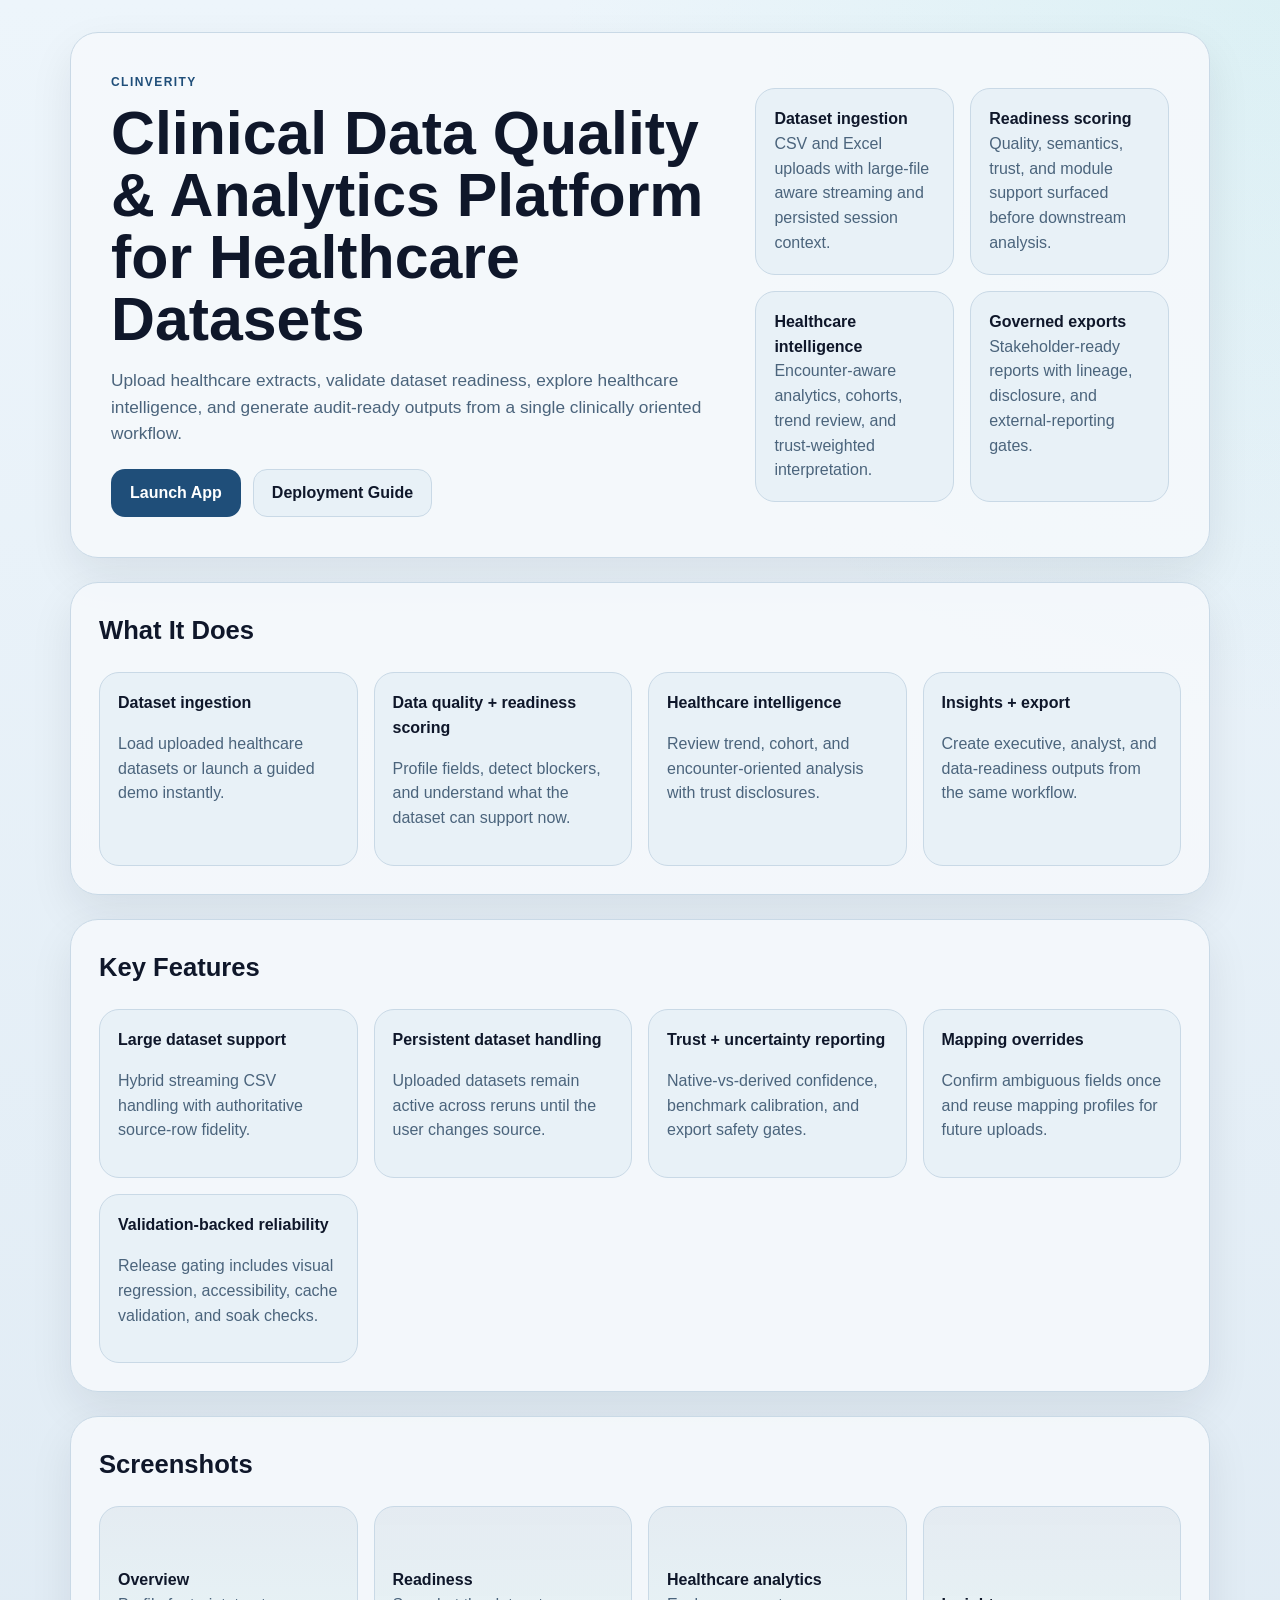
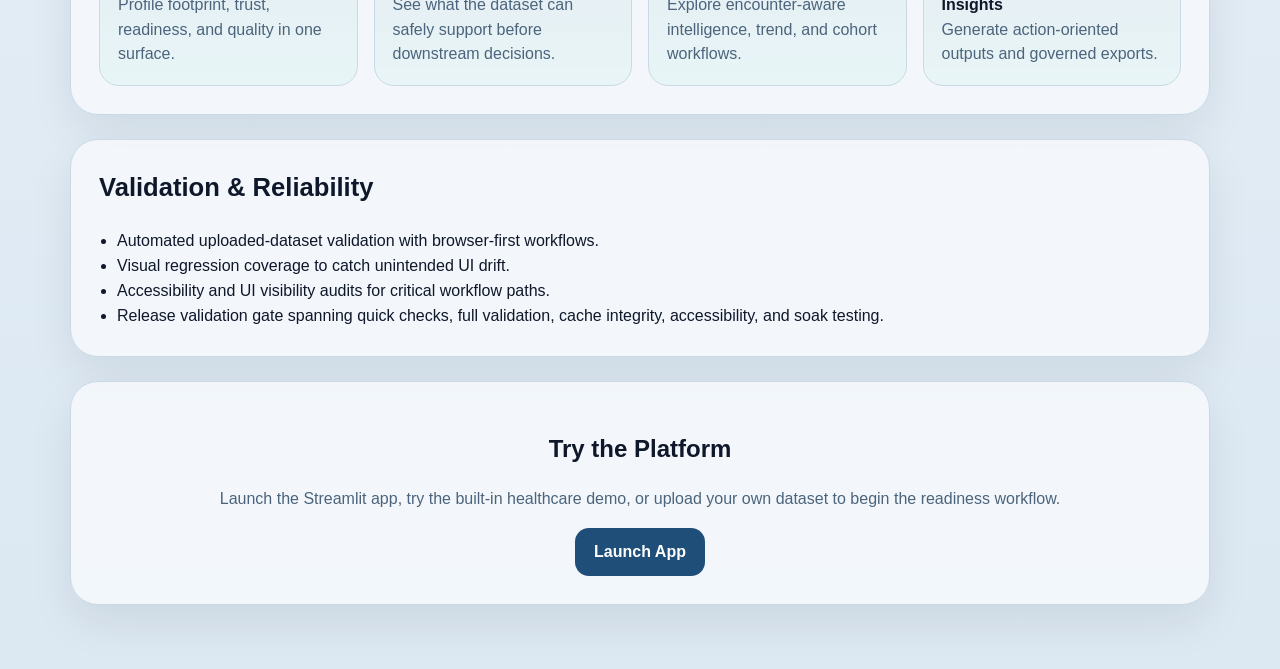
==== landing_page.html @ 4c3f78e3 "Finalize deployment hygiene: local-only large fixture + docs update" ====
<!doctype html>
<html lang="en">
<head>
  <meta charset="utf-8" />
  <meta name="viewport" content="width=device-width, initial-scale=1" />
  <title>Clinverity</title>
  <style>
    :root {
      --bg: #dce8f2;
      --panel: #e8f1f7;
      --panel-strong: #f5f9fc;
      --text: #0f172a;
      --muted: #4b647c;
      --primary: #1f4e79;
      --accent: #14b8a6;
      --border: #c9d9e6;
      --shadow: 0 18px 44px rgba(15, 23, 42, 0.08);
    }
    * { box-sizing: border-box; }
    body {
      margin: 0;
      font-family: Inter, "Segoe UI", Arial, sans-serif;
      background:
        radial-gradient(circle at top right, rgba(20,184,166,0.08), transparent 28%),
        linear-gradient(180deg, #edf5fb 0%, var(--bg) 100%);
      color: var(--text);
      line-height: 1.55;
    }
    .shell {
      max-width: 1180px;
      margin: 0 auto;
      padding: 32px 20px 64px;
    }
    .hero, .section, .cta {
      background: rgba(245, 249, 252, 0.9);
      border: 1px solid var(--border);
      border-radius: 28px;
      box-shadow: var(--shadow);
    }
    .hero {
      padding: 40px;
      display: grid;
      grid-template-columns: 1.2fr 0.8fr;
      gap: 24px;
      align-items: center;
    }
    .eyebrow {
      color: var(--primary);
      text-transform: uppercase;
      letter-spacing: .12em;
      font-size: 12px;
      font-weight: 700;
    }
    h1 {
      margin: 10px 0 12px;
      font-size: clamp(2.2rem, 5vw, 3.8rem);
      line-height: 1.02;
    }
    .subtitle {
      color: var(--muted);
      font-size: 1.08rem;
      max-width: 640px;
    }
    .actions {
      display: flex;
      gap: 12px;
      flex-wrap: wrap;
      margin-top: 22px;
    }
    .btn {
      display: inline-flex;
      align-items: center;
      justify-content: center;
      min-height: 48px;
      padding: 0 18px;
      border-radius: 14px;
      text-decoration: none;
      font-weight: 700;
      border: 1px solid transparent;
    }
    .btn-primary { background: var(--primary); color: white; }
    .btn-secondary { background: var(--panel); color: var(--text); border-color: var(--border); }
    .hero-card, .feature, .shot {
      background: var(--panel);
      border: 1px solid var(--border);
      border-radius: 20px;
      padding: 18px;
    }
    .hero-grid, .features, .shots {
      display: grid;
      gap: 16px;
    }
    .hero-grid { grid-template-columns: 1fr 1fr; }
    .features { grid-template-columns: repeat(auto-fit, minmax(220px, 1fr)); }
    .shots { grid-template-columns: repeat(auto-fit, minmax(220px, 1fr)); }
    .section {
      padding: 28px;
      margin-top: 24px;
    }
    .section h2 { margin-top: 0; font-size: 1.6rem; }
    .muted { color: var(--muted); }
    .shot {
      min-height: 180px;
      display: flex;
      flex-direction: column;
      justify-content: flex-end;
      background:
        linear-gradient(180deg, rgba(31,78,121,.08), rgba(20,184,166,.06)),
        var(--panel-strong);
    }
    .cta {
      margin-top: 24px;
      padding: 28px;
      text-align: center;
    }
    ul { margin: 0; padding-left: 18px; }
    @media (max-width: 900px) {
      .hero { grid-template-columns: 1fr; }
      .hero-grid { grid-template-columns: 1fr; }
    }
  </style>
</head>
<body>
  <div class="shell">
    <section class="hero">
      <div>
        <div class="eyebrow">Clinverity</div>
        <h1>Clinical Data Quality &amp; Analytics Platform for Healthcare Datasets</h1>
        <p class="subtitle">Upload healthcare extracts, validate dataset readiness, explore healthcare intelligence, and generate audit-ready outputs from a single clinically oriented workflow.</p>
        <div class="actions">
          <a class="btn btn-primary" href="./">Launch App</a>
          <a class="btn btn-secondary" href="./docs/deployment.md">Deployment Guide</a>
        </div>
      </div>
      <div class="hero-grid">
        <div class="hero-card"><strong>Dataset ingestion</strong><div class="muted">CSV and Excel uploads with large-file aware streaming and persisted session context.</div></div>
        <div class="hero-card"><strong>Readiness scoring</strong><div class="muted">Quality, semantics, trust, and module support surfaced before downstream analysis.</div></div>
        <div class="hero-card"><strong>Healthcare intelligence</strong><div class="muted">Encounter-aware analytics, cohorts, trend review, and trust-weighted interpretation.</div></div>
        <div class="hero-card"><strong>Governed exports</strong><div class="muted">Stakeholder-ready reports with lineage, disclosure, and external-reporting gates.</div></div>
      </div>
    </section>

    <section class="section">
      <h2>What It Does</h2>
      <div class="features">
        <div class="feature"><strong>Dataset ingestion</strong><p class="muted">Load uploaded healthcare datasets or launch a guided demo instantly.</p></div>
        <div class="feature"><strong>Data quality + readiness scoring</strong><p class="muted">Profile fields, detect blockers, and understand what the dataset can support now.</p></div>
        <div class="feature"><strong>Healthcare intelligence</strong><p class="muted">Review trend, cohort, and encounter-oriented analysis with trust disclosures.</p></div>
        <div class="feature"><strong>Insights + export</strong><p class="muted">Create executive, analyst, and data-readiness outputs from the same workflow.</p></div>
      </div>
    </section>

    <section class="section">
      <h2>Key Features</h2>
      <div class="features">
        <div class="feature"><strong>Large dataset support</strong><p class="muted">Hybrid streaming CSV handling with authoritative source-row fidelity.</p></div>
        <div class="feature"><strong>Persistent dataset handling</strong><p class="muted">Uploaded datasets remain active across reruns until the user changes source.</p></div>
        <div class="feature"><strong>Trust + uncertainty reporting</strong><p class="muted">Native-vs-derived confidence, benchmark calibration, and export safety gates.</p></div>
        <div class="feature"><strong>Mapping overrides</strong><p class="muted">Confirm ambiguous fields once and reuse mapping profiles for future uploads.</p></div>
        <div class="feature"><strong>Validation-backed reliability</strong><p class="muted">Release gating includes visual regression, accessibility, cache validation, and soak checks.</p></div>
      </div>
    </section>

    <section class="section">
      <h2>Screenshots</h2>
      <div class="shots">
        <div class="shot"><strong>Overview</strong><div class="muted">Profile footprint, trust, readiness, and quality in one surface.</div></div>
        <div class="shot"><strong>Readiness</strong><div class="muted">See what the dataset can safely support before downstream decisions.</div></div>
        <div class="shot"><strong>Healthcare analytics</strong><div class="muted">Explore encounter-aware intelligence, trend, and cohort workflows.</div></div>
        <div class="shot"><strong>Insights</strong><div class="muted">Generate action-oriented outputs and governed exports.</div></div>
      </div>
    </section>

    <section class="section">
      <h2>Validation &amp; Reliability</h2>
      <ul>
        <li>Automated uploaded-dataset validation with browser-first workflows.</li>
        <li>Visual regression coverage to catch unintended UI drift.</li>
        <li>Accessibility and UI visibility audits for critical workflow paths.</li>
        <li>Release validation gate spanning quick checks, full validation, cache integrity, accessibility, and soak testing.</li>
      </ul>
    </section>

    <section class="cta">
      <h2>Try the Platform</h2>
      <p class="muted">Launch the Streamlit app, try the built-in healthcare demo, or upload your own dataset to begin the readiness workflow.</p>
      <a class="btn btn-primary" href="./">Launch App</a>
    </section>
  </div>
</body>
</html>
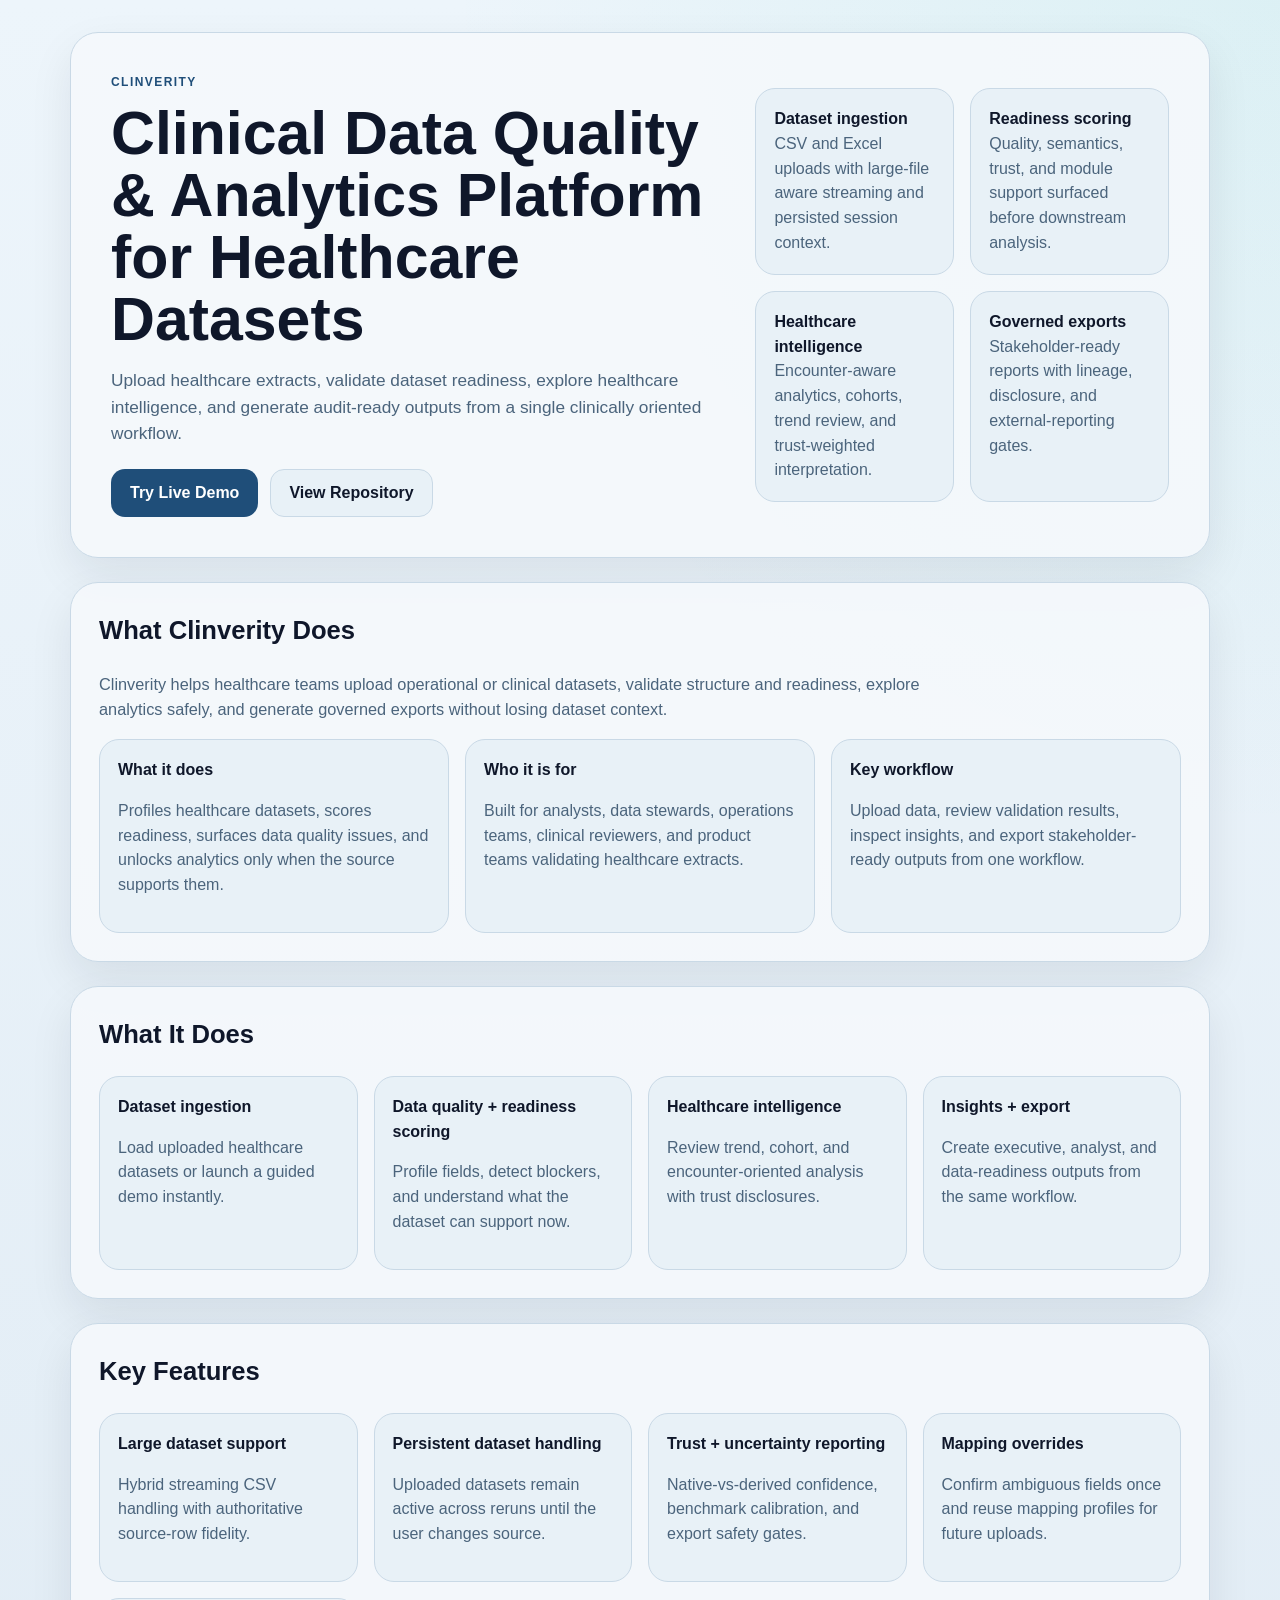
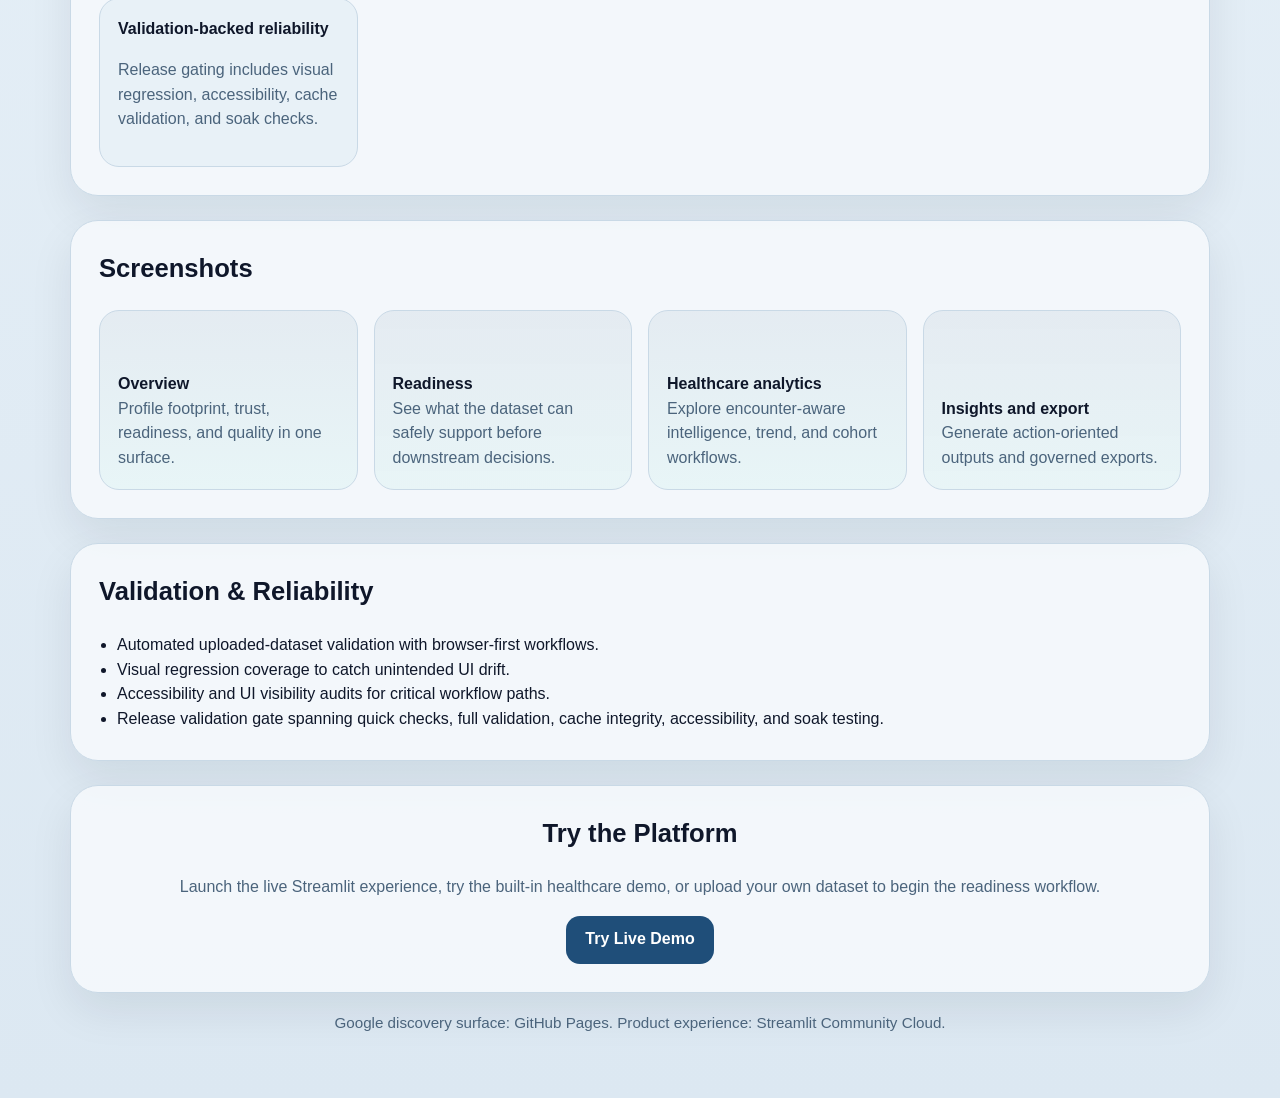
==== commit a4a76eb1: "Add GitHub Pages landing + SEO setup" ====
--- a/landing_page.html
+++ b/landing_page.html
@@ -3,7 +3,18 @@
 <head>
   <meta charset="utf-8" />
   <meta name="viewport" content="width=device-width, initial-scale=1" />
-  <title>Clinverity</title>
+  <title>Clinverity | Healthcare Data Analytics Platform</title>
+  <meta name="description" content="Upload and analyze healthcare datasets with automated validation, insights, and export workflows." />
+  <meta name="keywords" content="healthcare analytics, data analysis tool, healthcare data platform, streamlit app, data validation" />
+  <meta name="robots" content="index, follow" />
+  <meta name="author" content="Clinverity" />
+  <meta name="theme-color" content="#1f4e79" />
+  <link rel="canonical" href="https://dhamodhar1142.github.io/clinical-outcomes-explorer/landing_page.html" />
+  <meta property="og:title" content="Clinverity | Healthcare Data Analytics Platform" />
+  <meta property="og:description" content="Upload and analyze healthcare datasets with automated validation, insights, and export workflows." />
+  <meta property="og:url" content="https://dhamodhar1142.github.io/clinical-outcomes-explorer/landing_page.html" />
+  <meta property="og:type" content="website" />
+  <meta property="og:site_name" content="Clinverity" />
   <style>
     :root {
       --bg: #dce8f2;
@@ -56,10 +67,19 @@
       font-size: clamp(2.2rem, 5vw, 3.8rem);
       line-height: 1.02;
     }
+    h2 {
+      margin-top: 0;
+      font-size: 1.6rem;
+    }
     .subtitle {
       color: var(--muted);
       font-size: 1.08rem;
       max-width: 640px;
+    }
+    .lede {
+      max-width: 860px;
+      font-size: 1.02rem;
+      color: var(--muted);
     }
     .actions {
       display: flex;
@@ -78,7 +98,7 @@
       font-weight: 700;
       border: 1px solid transparent;
     }
-    .btn-primary { background: var(--primary); color: white; }
+    .btn-primary { background: var(--primary); color: #fff; }
     .btn-secondary { background: var(--panel); color: var(--text); border-color: var(--border); }
     .hero-card, .feature, .shot {
       background: var(--panel);
@@ -97,7 +117,6 @@
       padding: 28px;
       margin-top: 24px;
     }
-    .section h2 { margin-top: 0; font-size: 1.6rem; }
     .muted { color: var(--muted); }
     .shot {
       min-height: 180px;
@@ -113,7 +132,16 @@
       padding: 28px;
       text-align: center;
     }
-    ul { margin: 0; padding-left: 18px; }
+    ul {
+      margin: 0;
+      padding-left: 18px;
+    }
+    .footer {
+      margin-top: 18px;
+      text-align: center;
+      color: var(--muted);
+      font-size: 0.95rem;
+    }
     @media (max-width: 900px) {
       .hero { grid-template-columns: 1fr; }
       .hero-grid { grid-template-columns: 1fr; }
@@ -128,8 +156,8 @@
         <h1>Clinical Data Quality &amp; Analytics Platform for Healthcare Datasets</h1>
         <p class="subtitle">Upload healthcare extracts, validate dataset readiness, explore healthcare intelligence, and generate audit-ready outputs from a single clinically oriented workflow.</p>
         <div class="actions">
-          <a class="btn btn-primary" href="./">Launch App</a>
-          <a class="btn btn-secondary" href="./docs/deployment.md">Deployment Guide</a>
+          <a class="btn btn-primary" href="https://clinical-outcomes-explorer-8qt5k68x3hys6saxizpaim.streamlit.app/" target="_blank" rel="noopener noreferrer">Try Live Demo</a>
+          <a class="btn btn-secondary" href="https://github.com/dhamodhar1142/clinical-outcomes-explorer" target="_blank" rel="noopener noreferrer">View Repository</a>
         </div>
       </div>
       <div class="hero-grid">
@@ -137,6 +165,16 @@
         <div class="hero-card"><strong>Readiness scoring</strong><div class="muted">Quality, semantics, trust, and module support surfaced before downstream analysis.</div></div>
         <div class="hero-card"><strong>Healthcare intelligence</strong><div class="muted">Encounter-aware analytics, cohorts, trend review, and trust-weighted interpretation.</div></div>
         <div class="hero-card"><strong>Governed exports</strong><div class="muted">Stakeholder-ready reports with lineage, disclosure, and external-reporting gates.</div></div>
+      </div>
+    </section>
+
+    <section class="section">
+      <h2>What Clinverity Does</h2>
+      <p class="lede">Clinverity helps healthcare teams upload operational or clinical datasets, validate structure and readiness, explore analytics safely, and generate governed exports without losing dataset context.</p>
+      <div class="features">
+        <div class="feature"><strong>What it does</strong><p class="muted">Profiles healthcare datasets, scores readiness, surfaces data quality issues, and unlocks analytics only when the source supports them.</p></div>
+        <div class="feature"><strong>Who it is for</strong><p class="muted">Built for analysts, data stewards, operations teams, clinical reviewers, and product teams validating healthcare extracts.</p></div>
+        <div class="feature"><strong>Key workflow</strong><p class="muted">Upload data, review validation results, inspect insights, and export stakeholder-ready outputs from one workflow.</p></div>
       </div>
     </section>
 
@@ -167,7 +205,7 @@
         <div class="shot"><strong>Overview</strong><div class="muted">Profile footprint, trust, readiness, and quality in one surface.</div></div>
         <div class="shot"><strong>Readiness</strong><div class="muted">See what the dataset can safely support before downstream decisions.</div></div>
         <div class="shot"><strong>Healthcare analytics</strong><div class="muted">Explore encounter-aware intelligence, trend, and cohort workflows.</div></div>
-        <div class="shot"><strong>Insights</strong><div class="muted">Generate action-oriented outputs and governed exports.</div></div>
+        <div class="shot"><strong>Insights and export</strong><div class="muted">Generate action-oriented outputs and governed exports.</div></div>
       </div>
     </section>
 
@@ -183,9 +221,13 @@
 
     <section class="cta">
       <h2>Try the Platform</h2>
-      <p class="muted">Launch the Streamlit app, try the built-in healthcare demo, or upload your own dataset to begin the readiness workflow.</p>
-      <a class="btn btn-primary" href="./">Launch App</a>
-    </section>
+      <p class="muted">Launch the live Streamlit experience, try the built-in healthcare demo, or upload your own dataset to begin the readiness workflow.</p>
+      <a class="btn btn-primary" href="https://clinical-outcomes-explorer-8qt5k68x3hys6saxizpaim.streamlit.app/" target="_blank" rel="noopener noreferrer">Try Live Demo</a>
+    </section>
+
+    <div class="footer">
+      Google discovery surface: GitHub Pages. Product experience: Streamlit Community Cloud.
+    </div>
   </div>
 </body>
 </html>
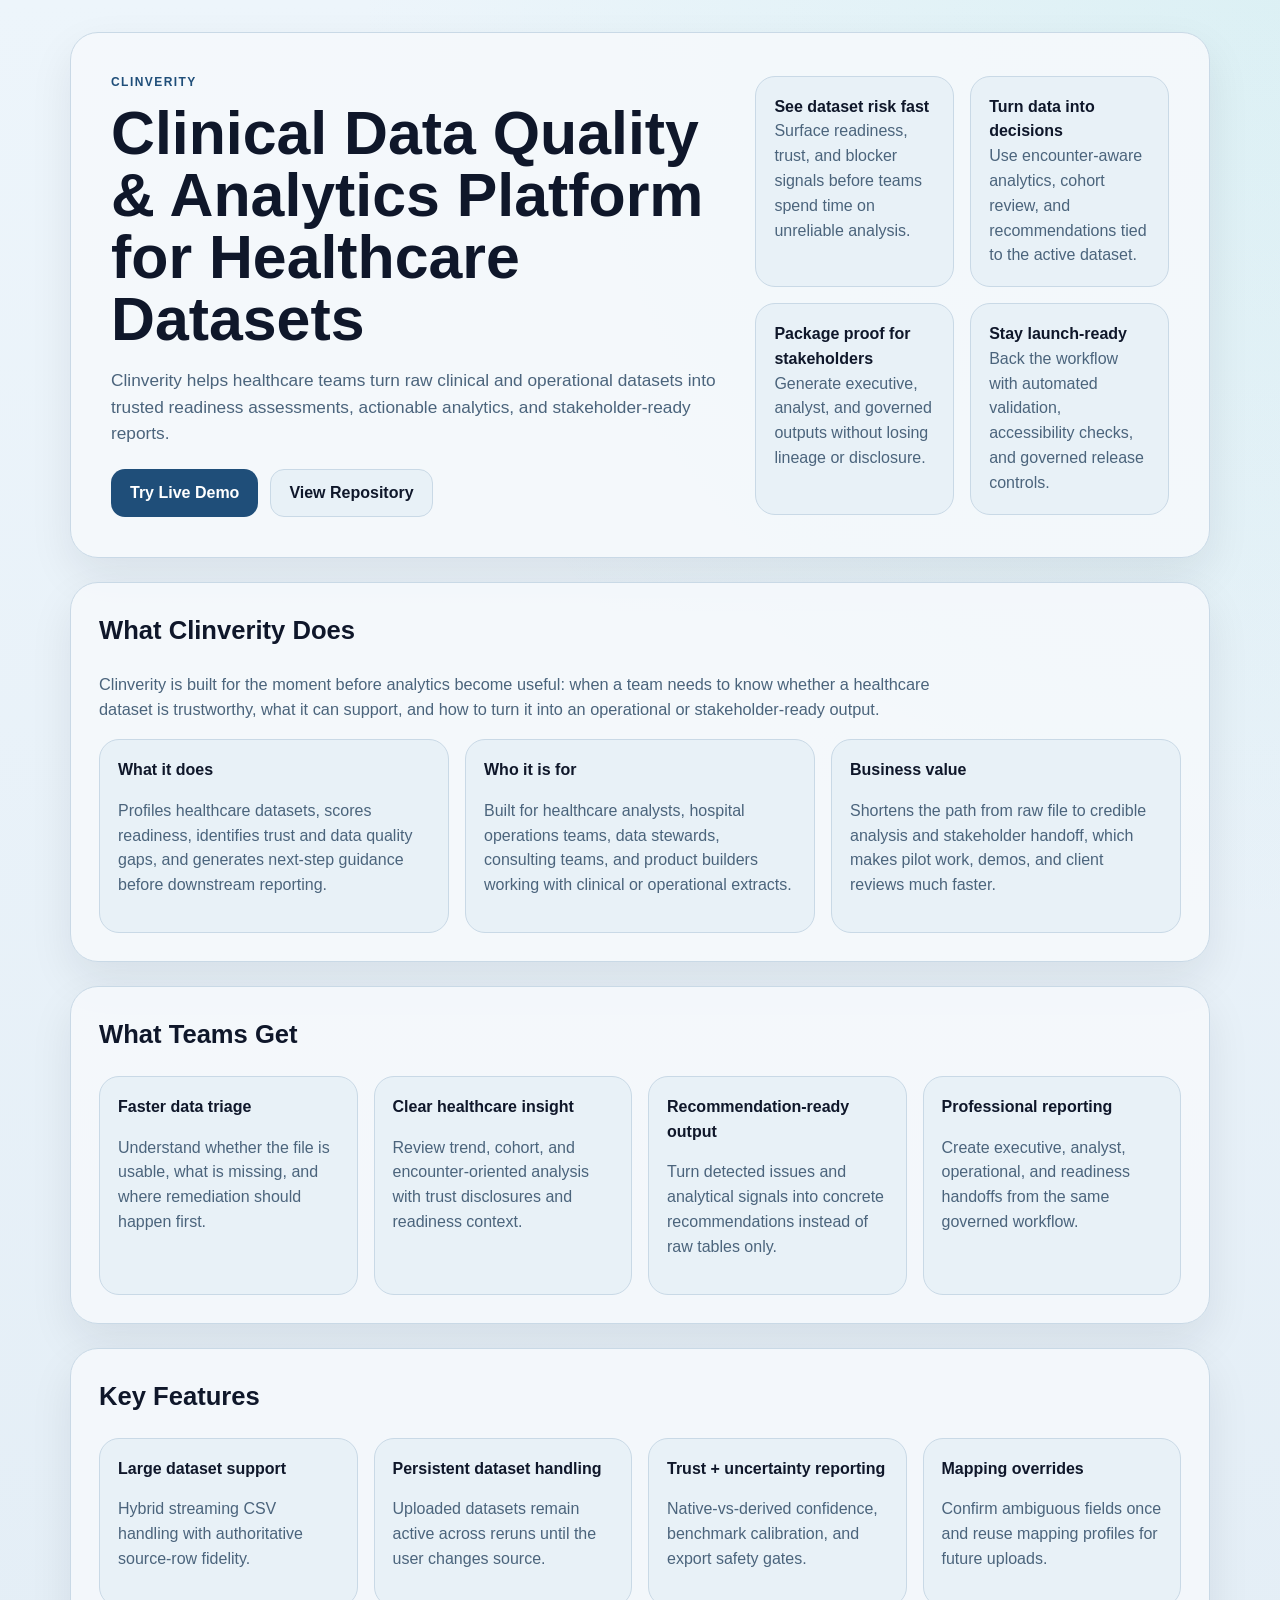
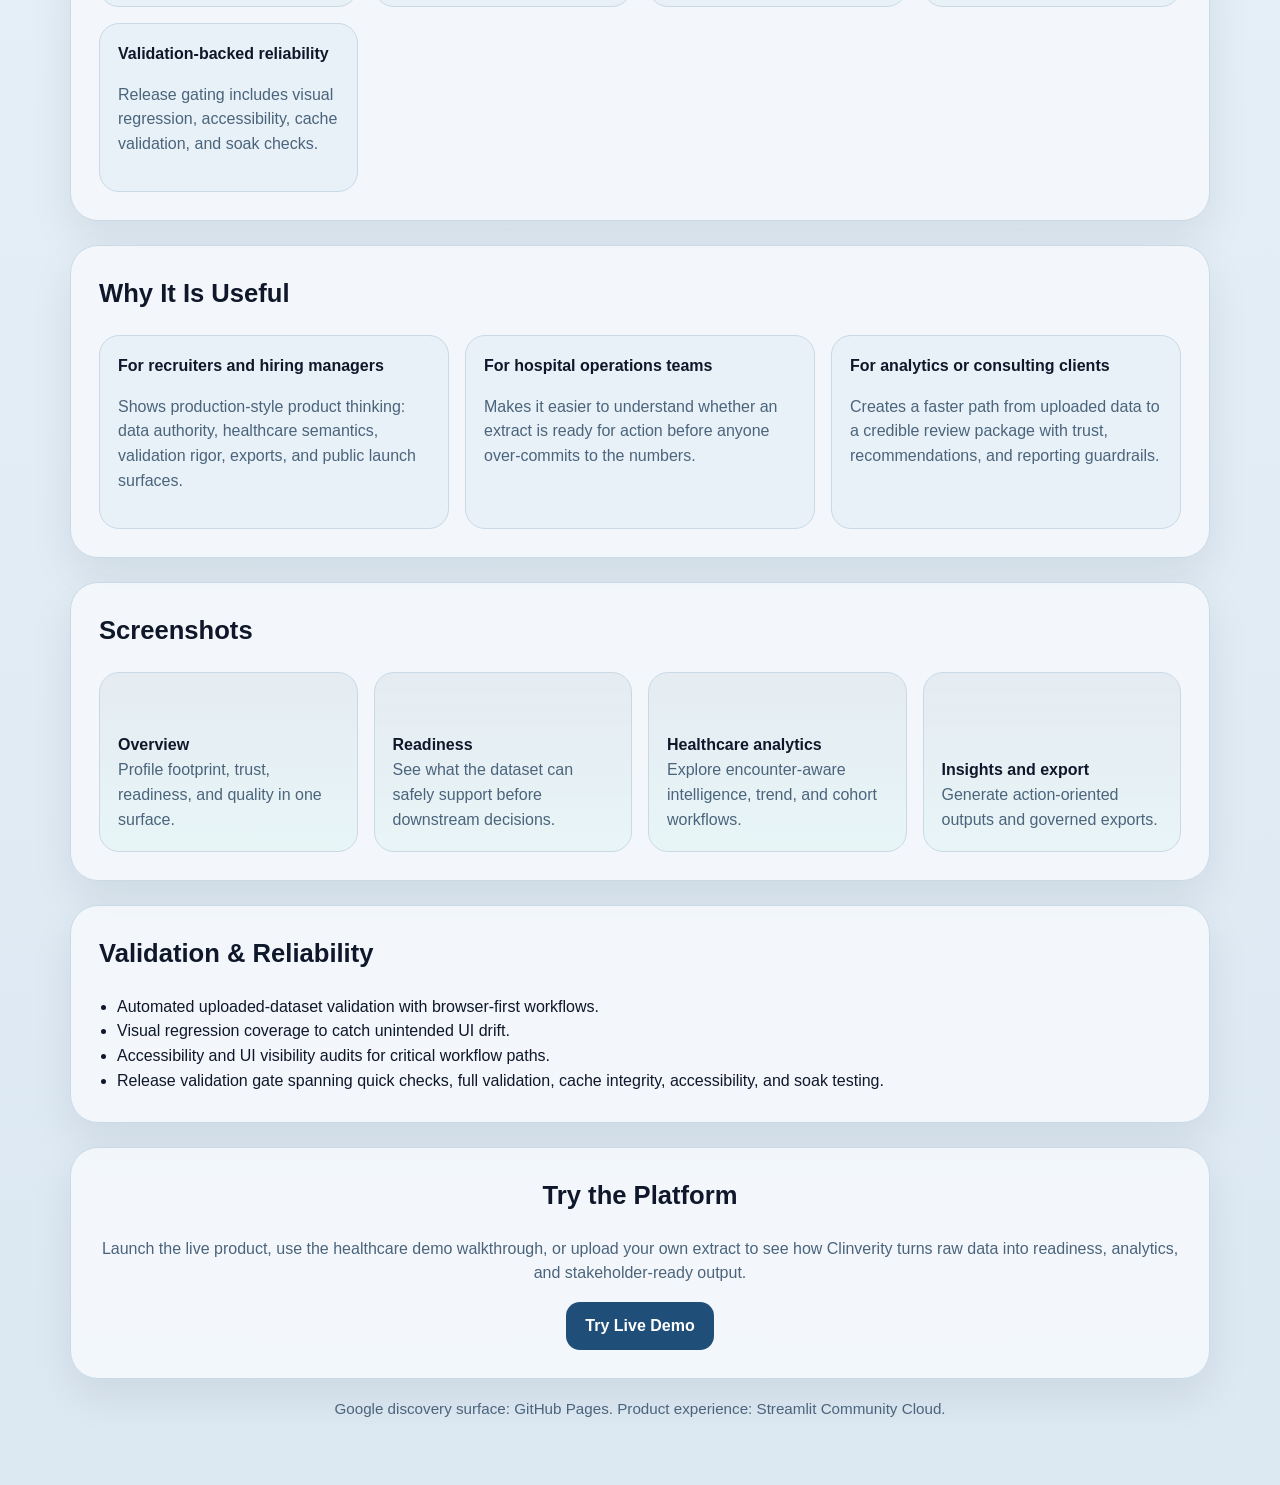
==== commit 71ec893a: "feat: add Clinverity delivery pack and demo story" ====
--- a/landing_page.html
+++ b/landing_page.html
@@ -3,15 +3,15 @@
 <head>
   <meta charset="utf-8" />
   <meta name="viewport" content="width=device-width, initial-scale=1" />
-  <title>Clinverity | Healthcare Data Analytics Platform</title>
-  <meta name="description" content="Upload and analyze healthcare datasets with automated validation, insights, and export workflows." />
-  <meta name="keywords" content="healthcare analytics, data analysis tool, healthcare data platform, streamlit app, data validation" />
+  <title>Clinverity | Healthcare Data Readiness, Analytics & Reporting Platform</title>
+  <meta name="description" content="Clinverity helps healthcare teams turn raw clinical and operational datasets into trusted readiness assessments, actionable analytics, and stakeholder-ready reports." />
+  <meta name="keywords" content="healthcare analytics, healthcare data readiness, clinical data quality, healthcare data platform, streamlit app, data validation" />
   <meta name="robots" content="index, follow" />
   <meta name="author" content="Clinverity" />
   <meta name="theme-color" content="#1f4e79" />
   <link rel="canonical" href="https://dhamodhar1142.github.io/clinical-outcomes-explorer/landing_page.html" />
-  <meta property="og:title" content="Clinverity | Healthcare Data Analytics Platform" />
-  <meta property="og:description" content="Upload and analyze healthcare datasets with automated validation, insights, and export workflows." />
+  <meta property="og:title" content="Clinverity | Healthcare Data Readiness, Analytics & Reporting Platform" />
+  <meta property="og:description" content="Turn raw healthcare datasets into trusted readiness assessments, actionable analytics, and stakeholder-ready reports." />
   <meta property="og:url" content="https://dhamodhar1142.github.io/clinical-outcomes-explorer/landing_page.html" />
   <meta property="og:type" content="website" />
   <meta property="og:site_name" content="Clinverity" />
@@ -154,37 +154,37 @@
       <div>
         <div class="eyebrow">Clinverity</div>
         <h1>Clinical Data Quality &amp; Analytics Platform for Healthcare Datasets</h1>
-        <p class="subtitle">Upload healthcare extracts, validate dataset readiness, explore healthcare intelligence, and generate audit-ready outputs from a single clinically oriented workflow.</p>
+        <p class="subtitle">Clinverity helps healthcare teams turn raw clinical and operational datasets into trusted readiness assessments, actionable analytics, and stakeholder-ready reports.</p>
         <div class="actions">
           <a class="btn btn-primary" href="https://clinical-outcomes-explorer-8qt5k68x3hys6saxizpaim.streamlit.app/" target="_blank" rel="noopener noreferrer">Try Live Demo</a>
           <a class="btn btn-secondary" href="https://github.com/dhamodhar1142/clinical-outcomes-explorer" target="_blank" rel="noopener noreferrer">View Repository</a>
         </div>
       </div>
       <div class="hero-grid">
-        <div class="hero-card"><strong>Dataset ingestion</strong><div class="muted">CSV and Excel uploads with large-file aware streaming and persisted session context.</div></div>
-        <div class="hero-card"><strong>Readiness scoring</strong><div class="muted">Quality, semantics, trust, and module support surfaced before downstream analysis.</div></div>
-        <div class="hero-card"><strong>Healthcare intelligence</strong><div class="muted">Encounter-aware analytics, cohorts, trend review, and trust-weighted interpretation.</div></div>
-        <div class="hero-card"><strong>Governed exports</strong><div class="muted">Stakeholder-ready reports with lineage, disclosure, and external-reporting gates.</div></div>
+        <div class="hero-card"><strong>See dataset risk fast</strong><div class="muted">Surface readiness, trust, and blocker signals before teams spend time on unreliable analysis.</div></div>
+        <div class="hero-card"><strong>Turn data into decisions</strong><div class="muted">Use encounter-aware analytics, cohort review, and recommendations tied to the active dataset.</div></div>
+        <div class="hero-card"><strong>Package proof for stakeholders</strong><div class="muted">Generate executive, analyst, and governed outputs without losing lineage or disclosure.</div></div>
+        <div class="hero-card"><strong>Stay launch-ready</strong><div class="muted">Back the workflow with automated validation, accessibility checks, and governed release controls.</div></div>
       </div>
     </section>
 
     <section class="section">
       <h2>What Clinverity Does</h2>
-      <p class="lede">Clinverity helps healthcare teams upload operational or clinical datasets, validate structure and readiness, explore analytics safely, and generate governed exports without losing dataset context.</p>
-      <div class="features">
-        <div class="feature"><strong>What it does</strong><p class="muted">Profiles healthcare datasets, scores readiness, surfaces data quality issues, and unlocks analytics only when the source supports them.</p></div>
-        <div class="feature"><strong>Who it is for</strong><p class="muted">Built for analysts, data stewards, operations teams, clinical reviewers, and product teams validating healthcare extracts.</p></div>
-        <div class="feature"><strong>Key workflow</strong><p class="muted">Upload data, review validation results, inspect insights, and export stakeholder-ready outputs from one workflow.</p></div>
-      </div>
-    </section>
-
-    <section class="section">
-      <h2>What It Does</h2>
-      <div class="features">
-        <div class="feature"><strong>Dataset ingestion</strong><p class="muted">Load uploaded healthcare datasets or launch a guided demo instantly.</p></div>
-        <div class="feature"><strong>Data quality + readiness scoring</strong><p class="muted">Profile fields, detect blockers, and understand what the dataset can support now.</p></div>
-        <div class="feature"><strong>Healthcare intelligence</strong><p class="muted">Review trend, cohort, and encounter-oriented analysis with trust disclosures.</p></div>
-        <div class="feature"><strong>Insights + export</strong><p class="muted">Create executive, analyst, and data-readiness outputs from the same workflow.</p></div>
+      <p class="lede">Clinverity is built for the moment before analytics become useful: when a team needs to know whether a healthcare dataset is trustworthy, what it can support, and how to turn it into an operational or stakeholder-ready output.</p>
+      <div class="features">
+        <div class="feature"><strong>What it does</strong><p class="muted">Profiles healthcare datasets, scores readiness, identifies trust and data quality gaps, and generates next-step guidance before downstream reporting.</p></div>
+        <div class="feature"><strong>Who it is for</strong><p class="muted">Built for healthcare analysts, hospital operations teams, data stewards, consulting teams, and product builders working with clinical or operational extracts.</p></div>
+        <div class="feature"><strong>Business value</strong><p class="muted">Shortens the path from raw file to credible analysis and stakeholder handoff, which makes pilot work, demos, and client reviews much faster.</p></div>
+      </div>
+    </section>
+
+    <section class="section">
+      <h2>What Teams Get</h2>
+      <div class="features">
+        <div class="feature"><strong>Faster data triage</strong><p class="muted">Understand whether the file is usable, what is missing, and where remediation should happen first.</p></div>
+        <div class="feature"><strong>Clear healthcare insight</strong><p class="muted">Review trend, cohort, and encounter-oriented analysis with trust disclosures and readiness context.</p></div>
+        <div class="feature"><strong>Recommendation-ready output</strong><p class="muted">Turn detected issues and analytical signals into concrete recommendations instead of raw tables only.</p></div>
+        <div class="feature"><strong>Professional reporting</strong><p class="muted">Create executive, analyst, operational, and readiness handoffs from the same governed workflow.</p></div>
       </div>
     </section>
 
@@ -196,6 +196,15 @@
         <div class="feature"><strong>Trust + uncertainty reporting</strong><p class="muted">Native-vs-derived confidence, benchmark calibration, and export safety gates.</p></div>
         <div class="feature"><strong>Mapping overrides</strong><p class="muted">Confirm ambiguous fields once and reuse mapping profiles for future uploads.</p></div>
         <div class="feature"><strong>Validation-backed reliability</strong><p class="muted">Release gating includes visual regression, accessibility, cache validation, and soak checks.</p></div>
+      </div>
+    </section>
+
+    <section class="section">
+      <h2>Why It Is Useful</h2>
+      <div class="features">
+        <div class="feature"><strong>For recruiters and hiring managers</strong><p class="muted">Shows production-style product thinking: data authority, healthcare semantics, validation rigor, exports, and public launch surfaces.</p></div>
+        <div class="feature"><strong>For hospital operations teams</strong><p class="muted">Makes it easier to understand whether an extract is ready for action before anyone over-commits to the numbers.</p></div>
+        <div class="feature"><strong>For analytics or consulting clients</strong><p class="muted">Creates a faster path from uploaded data to a credible review package with trust, recommendations, and reporting guardrails.</p></div>
       </div>
     </section>
 
@@ -221,7 +230,7 @@
 
     <section class="cta">
       <h2>Try the Platform</h2>
-      <p class="muted">Launch the live Streamlit experience, try the built-in healthcare demo, or upload your own dataset to begin the readiness workflow.</p>
+      <p class="muted">Launch the live product, use the healthcare demo walkthrough, or upload your own extract to see how Clinverity turns raw data into readiness, analytics, and stakeholder-ready output.</p>
       <a class="btn btn-primary" href="https://clinical-outcomes-explorer-8qt5k68x3hys6saxizpaim.streamlit.app/" target="_blank" rel="noopener noreferrer">Try Live Demo</a>
     </section>
 
